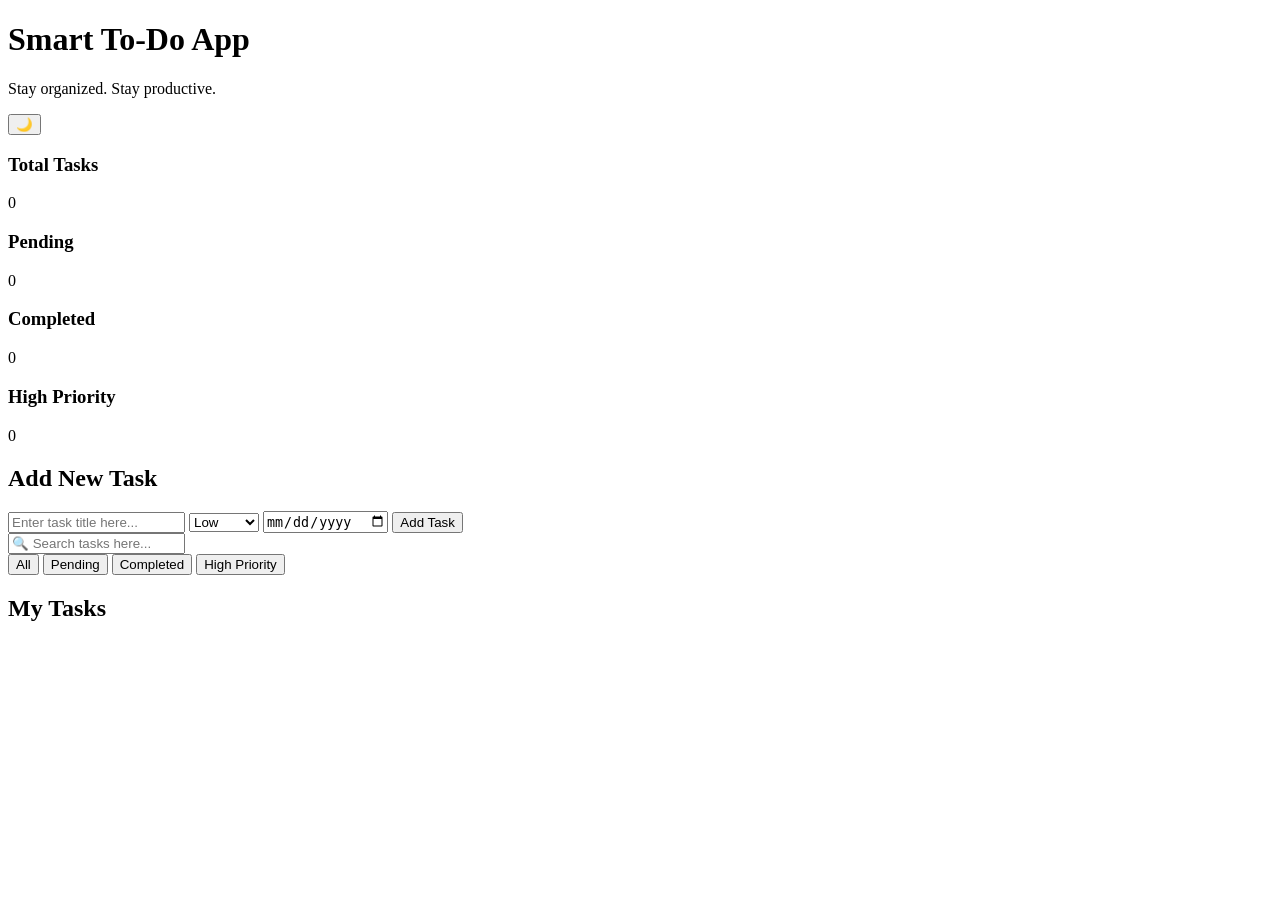
==== index.html @ 4a9c77d5 "Smart todo app updates added to git hub" ====
<!DOCTYPE html>
<html lang="en">
    <head>
        <meta charset="UTF-8">
        <meta name="viewport" content="width=device-width, initial-scale=1.0">
        <title>Smart To-Do App</title>
        <link rel="stylesheet" href="style.css">
    </head>
    <body>
        <!--Main Appliaction-->
        <main class="app">
            <!--Header-->
        <header class="app-header">
            <div>
                <h1>Smart To-Do App</h1>
                <p>Stay organized. Stay productive.</p>
            </div>
            <button id="themeToggle">🌙</button>
        </header>
        <!--Statistics-->
        <section class="stats">
            <div class="stat-card">
                <h3>Total Tasks</h3>
                <p id="totalTasks">0</p>
            </div>
            <div class="stat-card">
                <h3>Pending</h3>
                <p id="pendingTasks">0</p>
            </div>
            <div class="stat-card">
                <h3>Completed</h3>
                <p id="completedTasks">0</p>
            </div>
            <div class="stat-card">
                <h3>High Priority </h3>
                <p id="highPriorityTasks">0</p>
            </div>
            </section>
            <!--Add Task Form-->
            <section class="task-form-section">
                <h2>Add New Task</h2>
                <form id="taskForm">
                    <input type="text" id="taskTitle" placeholder="Enter task title here..." required >
                    <select id="taskPriority">
                        <option value="Low">Low</option>
                        <option value="Medium">Medium</option>
                        <option value="High">High</option>
                    </select>
                    <input type="date" id="taskDueDate" required>
                    <button type="submit">Add Task</button>
                </form>
            </section>
            <!--Search and Filter-->
            <section class="controls">
                <input type="text" id="searchInput" placeholder="🔍 Search tasks here...">
                <div class="filter-buttons">
                    <button class="filter-btn active" data-filter="all">All</button>
                    <button class="filter-btn" data-filter="pending">Pending</button>
                    <button class="filter-btn" data-filter="completed">Completed</button>
                    <button class="filter-btn" data-filter="high">High Priority</button>
                </div>
            </section>
            <!--Task List-->
            <section class="tasks-section">
                <h2>My Tasks</h2>
                <div id="taskList">
                    <!--Tasks will be appear here -->
                </div>
            </section>
        </main>
        <script src="script.js"></script>
        
    </body>
</html>
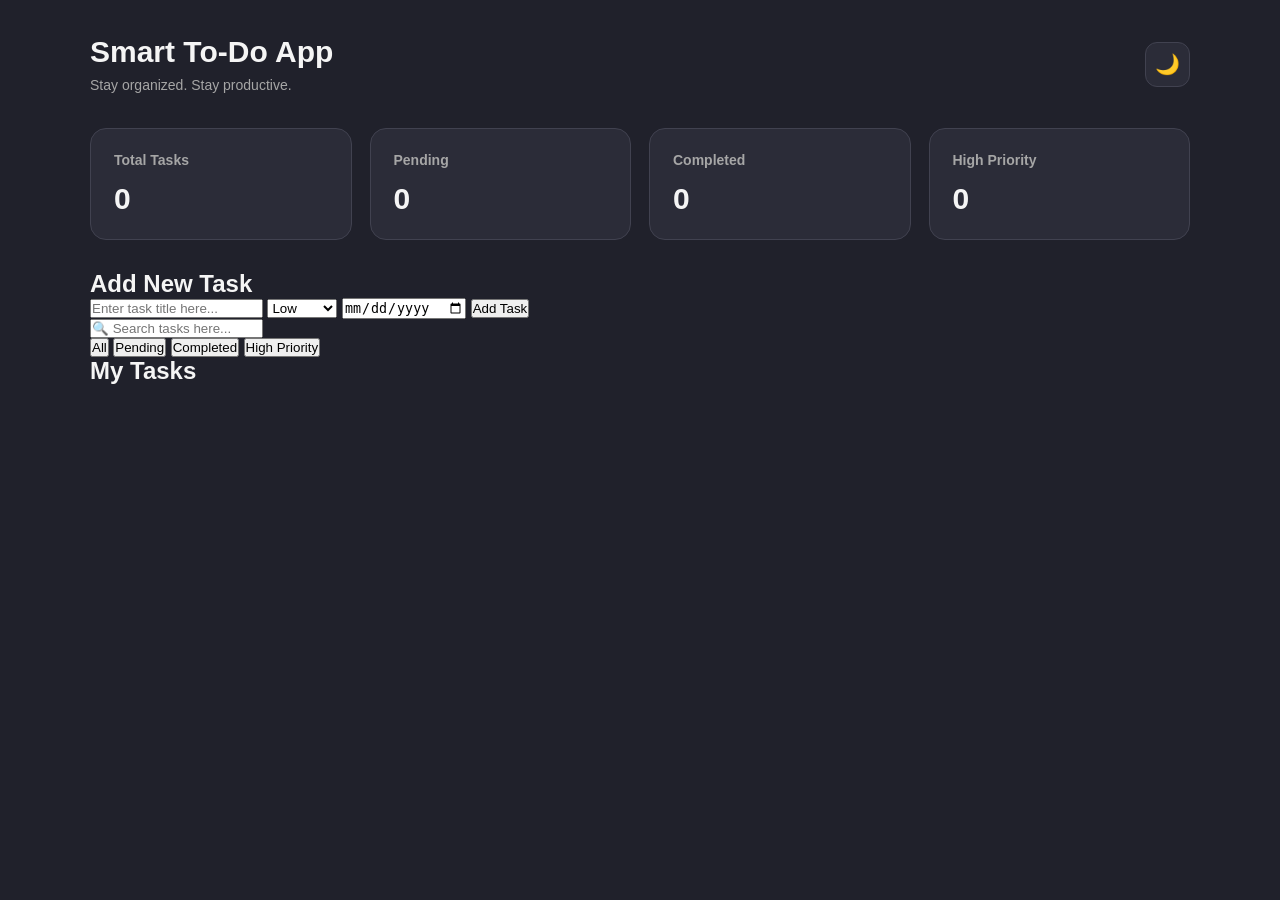
==== commit 4e646950: "Update index.html" ====
--- a/index.html
+++ b/index.html
@@ -71,4 +71,4 @@
         <script src="script.js"></script>
         
     </body>
-</html>+</html>
--- a/style.css
+++ b/style.css
@@ -0,0 +1,89 @@
+* {
+    margin:0;
+    padding:0;
+    box-sizing: border-box;
+}
+:root {
+    --bg-color: #20212B;
+    --card-color: #2B2C38;
+    --input-color: #20212B;
+    --text-color: #F5F5F5;
+    --muted-color: #A6A6A6;
+    --acent-color: #ED7A5A;
+    --border-color: #414250;
+    --success-color: #4ADE80;
+
+}
+body {
+    font-family: Arial, sans-serif;
+    background: var(--bg-color);
+    color: var(--text-color);
+    min-height: 100vh;
+    padding: 35px 20px;
+    transition: background 0.3s, color 0.3s;
+}
+.app {
+    width: 100%;
+    max-width: 1100px;
+    margin: 0 auto;
+}
+.app-header {
+    display: flex;
+    justify-content: space-between;
+    align-items: center;
+    margin-bottom: 35px;
+}
+.app-header h1 {
+    font-size: 30px;
+    font-weight: 700;
+    margin-bottom: 8px;
+
+}
+.app-header p {
+    color: var(--muted-color);
+    font-size: 14px;
+}
+#themeToggle {
+    width: 45px;
+    height: 45px;
+    border: 1px solid var(--border-color);
+    border-radius: 12px;
+    background: var(--card-color);
+    color: var(--text-color);
+    font-size: 20px;
+    cursor: pointer;
+    transition: 0.3s;
+
+}
+#themeToggle:hover {
+    background: var(--acent-color);
+    transform: translateY(-2px);
+}
+.stats {
+    display: grid;
+    grid-template-columns: repeat(4, 1fr);
+    gap: 18px;
+    margin-bottom: 30px;
+
+
+}
+.stat-card {
+    background: var(--card-color);
+    border: 1px solid var(--border-color);
+    border-radius: 16px;
+    padding: 23px;
+    transition: 0.3s;
+}
+.stat-card:hover {
+    transform: translateY(-4px);
+    border-color: var(--acent-color);
+}
+.stat-card h3 {
+    font-size: 14px;
+    color: var(--muted-color);
+    margin-bottom: 14px;
+}
+.stat-card p {
+    font-size: 30px;
+    font-weight: 700;
+}
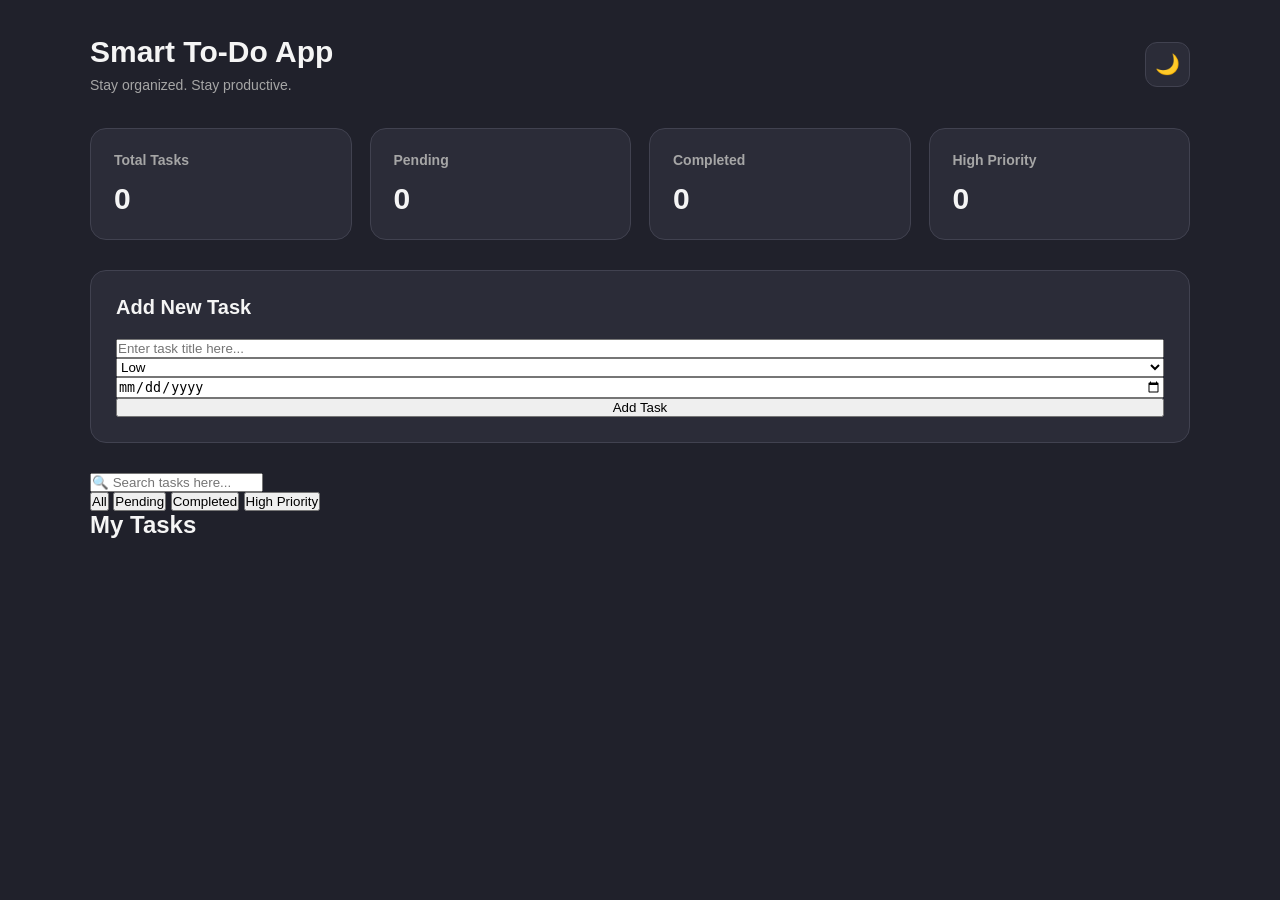
==== commit b63b77a5: "Fix HTML closing tags and add newline at end" ====
--- a/index.html
+++ b/index.html
@@ -5,7 +5,7 @@
         <meta name="viewport" content="width=device-width, initial-scale=1.0">
         <title>Smart To-Do App</title>
         <link rel="stylesheet" href="style.css">
-    </head>
+</head>
     <body>
         <!--Main Appliaction-->
         <main class="app">
--- a/style.css
+++ b/style.css
@@ -87,3 +87,299 @@
     font-size: 30px;
     font-weight: 700;
 }
+/* Add Task Section */
+.task-form-section {
+    background: var(--card-color);
+    border: 1px solid var(--border-color);
+    border-radius: 16px;
+    padding: 25px;
+    margin-bottom: 30px;
+}
+.task-form-section h2 {
+    font-size: 20px;
+    margin-bottom: 20px;
+}
+/* FORM LAYOUT */
+#taskForm {
+    display: grid;
+    grid-template-columns: minmax(0, 2fr) minmax(130px, 1fr0 minmax(150px, 1fr ) auto;
+    gap: 12px;
+    align-items: center;
+}
+/* INPUTS AND DROPDOWN */
+#taskForm input,
+#taskForm select {
+    width: 100%;
+    padding: 13px;
+    background: var(--input-color);
+    color: var(--text-color);
+    border: 1px solid var(--border-color);
+    border-radius: 10px;
+    outline: none;
+    font-size: 14px;
+    transition: 0.3s;
+
+}
+/* INPUT FOCUS */
+#taskForm input:focus,
+#taskForm select:focus {
+    border-color: var(--acent-color);
+    box-shadow: 0 0 0 3px rgba(237, 122, 90, 0.12);
+
+}
+/* ADD  TASK BUTTON */
+#taskForm button {
+    padding: 13px 22px;
+    background: var(--acent-color);
+    color: white;
+    border: none;
+    border-radius: 10px;
+    font-size: 14px;
+    font-weight: 600;
+    cursor: pointer;
+    transition: 0.3s;
+}
+#taskForm button:hover {
+    transform: translateY(-2px);
+    filter: brightness(1.1);
+}
+/* TABLET RESPONSIVE */
+@media (max-width: 768px){
+    #taskForm {
+        grid-template-columns:1fr 1fr;
+    }
+    #taskTitle {
+        grid-column: 1 / -1 ;
+
+    }
+    #taskForm button {
+        grid-column: 1 / -1;
+
+    }
+}
+/* MOBILE rESPONSIVE */
+@media (max-width: 480px) {
+    .task-form-section {
+        padding: 18px;
+    }
+    #taskForm {
+        grid-template-columns: 1fr;
+    }
+    #taskTitle,
+    #taskForm button {
+        grid-column: auto;
+    }
+    #taskForm input,
+    #taskForm select,
+    #taskForm button {
+        width: 100%;
+    }
+}
+/* SEARCH AND FILTER SECTION */
+.controls {
+    display: flex;
+    justify-content: space-between;
+    align-items: center;
+    gap: 18px;
+    margin-bottom: 25px;
+    flex-wrap: wrap;
+}
+/* SEARCH INPUT */
+#searchInput {
+    flex: 1;
+    min-width: 220px;
+    padding: 13px 16px;
+    background: var(--card-color);
+    color: var(--text-color);
+    border: 1px solid var(--border-color);
+    border-radius: 10px;
+    outline: none;
+    font-size: 14px;
+    transition: 0.3s;
+}
+/* SEARCH INPUT FOCUS */
+#searchInput:focus {
+    border-color: var(--acent-color);
+    box-shadow: 0 0 0 3px rgba(237, 122, 90, 0.12);
+
+}
+/* FILTER BUTTON CONTAINER */
+.filter-buttons {
+    display: flex;
+    gap: 10px;
+    flex-wrap: wrap;
+}
+/* FILTER BUTTONS */
+.filter-btn {
+    padding: 11px 16px;
+    background: var(--card-color);
+    color: var(--muted-color);
+    border: 1px solid var(--border-color);
+    border-radius: 9px;
+    font-size: 13px;
+    font-weight: 600;
+    cursor: pointer;
+    transition: 0.3s;
+}
+/* FILTER BUTTON HOOVER */
+.filter-btn:hover {
+    border-color: var(--acent-color);
+    color: var(--text-color);
+}
+/* ACTIVE FILTER */
+.filter-btn.active {
+    background: var(--acent-color);
+    color: white;
+    border-color: var(--acent-color);
+}
+/* MOBILE RESPONSIVE */
+@media (max-width: 600px) {
+    .controls {
+        flex-direction: column;
+        align-items: stretch;
+    }
+    #searchInput {
+        width: 100%;
+    }
+    .filter-buttons {
+        display: grid;
+        grid-template-columns: 1fr 1fr;
+    }
+    .filter-btn {
+        width: 100%
+    }
+}
+/* TASK SECTION */
+.tasks-section {
+    margin-top: 30px;
+}
+.tasks-section h2{
+    font-size: 21px;
+    margin-bottom: 20px;
+
+}
+/* TASK LIST CONTAINER */
+#taskList {
+    display: grid;
+    gap: 15px;
+}
+.task-card {
+    display: flex;
+    justify-content: space-between;
+    align-items: center;
+    gap: 20px;
+    padding: 20px;
+    background:  var(--card-color);
+    border: 1px solid var(--border-color);
+    border-radius: 14px;
+    transition: 0.3s;
+}
+/* TASK CARD HOOVER */
+.task-card:hover {
+    transform: translateY(-3px);
+    border-color: var(--acent-color);
+}
+/*TASK INFORMATION */
+.task-info {
+    flex: 1;
+    min-width: 0;
+}
+.task-title {
+    font-size: 16px;
+    font-weight: 600;
+    margin-bottom: 10px;
+    overflow-wrap: anywhere;
+}
+/* TASK DETAILS */
+.task-meta {
+    display: flex;
+    align-items: center;
+    flex-wrap: wrap;
+    gap: 12px;
+    color: var(--muted-color);
+    font-size: 13px;
+}
+/* PRIORITY LABEL */
+.task-priority {
+    padding: 5px 10px;
+    border-radius: 6px;
+    font-size: 12px;
+    font-weight: 600;
+}
+/* LOW PRIORITY */
+.priority-low {
+    background: rgba(74, 222, 128, 0.12);
+    color: #4ADE80;
+}
+/* MEDIUM PRIORITY */
+.priority-medium {
+    background: rgba(250, 204, 21, 0.12);
+    color: #FACC15;
+
+}
+/* HIGH PRIORITY */
+.priority-high {
+    background: rgba(248, 113, 113, 0.12);
+    color: #F87171;
+}
+/* TASK ACTIONS */
+.task-actions {
+    display: flex;
+    gap: 8px;
+    flex-shrink: 0;
+}
+/* ACTION BUTTONS */
+.task-action-btn {
+    padding: 9px 12px;
+    border: 1px solid var(--border-color);
+    border-radius: 8px;
+    background: var(--input-color);
+    color: var(--text-color);
+    font-size: 13px;
+    cursor: pointer;
+    transition: 0.3s;
+}
+/* COMPLETED TASK */
+.task-card.completed .task-title {
+    text-decoration: line-through;
+    color: var(--muted-color);
+}
+/* BUTTON COLORS */
+.complete-btn:hover {
+    background: #16A34A;
+    color: white;
+}
+.edit-btn:hover {
+    background: #2563EB;
+    color: white;
+}
+.delete-btn:hover {
+    background: #DC2626;
+    color: white;
+}
+/* EMPTY TASK MESSAGE */
+#taskList:empty::after {
+    content: "No tasks yet. Add your first task!";
+    display: block;
+    padding: 30px;
+    text-align: center;
+    color: var(--muted-color);
+    background: var(--card-color);
+    border: 1px dashed var(--border-color);
+    border-radius: 12px;
+}
+/* MOBILE RESPONSIVE */
+@media (max-width: 600px) {
+    .task-card {
+        flex-direction: column;
+        align-items: stretch;
+    }
+    .task-actions {
+        display: grid;
+        grid-template-columns: repeat(3, 1fr);
+    }
+    .task-action-btn {
+        width: 100%;
+    }
+}
+
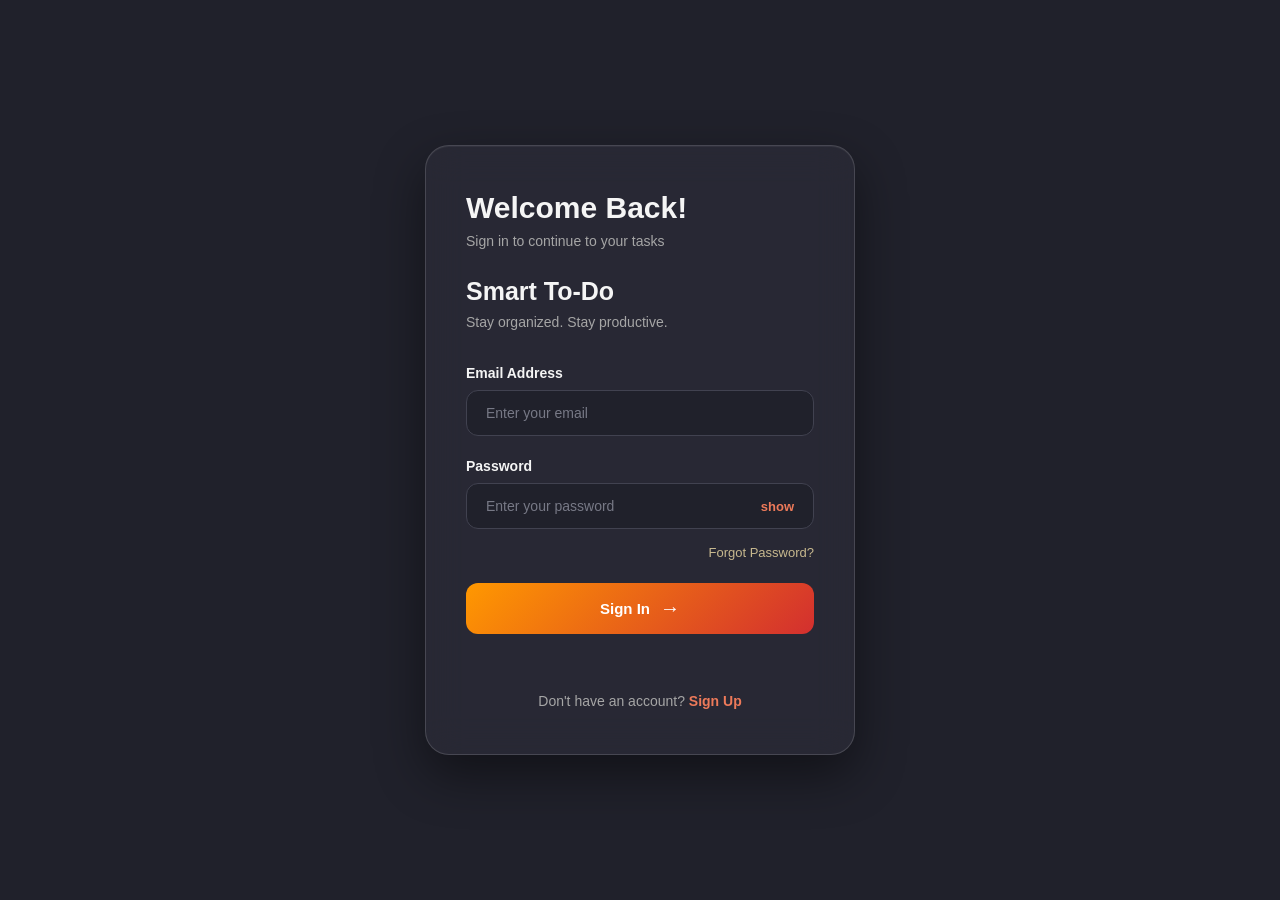
==== commit 3f333106: "Add files via upload" ====
--- a/index.html
+++ b/index.html
@@ -1,74 +1,62 @@
-<!DOCTYPE html>
-<html lang="en">
-    <head>
-        <meta charset="UTF-8">
-        <meta name="viewport" content="width=device-width, initial-scale=1.0">
-        <title>Smart To-Do App</title>
-        <link rel="stylesheet" href="style.css">
-</head>
-    <body>
-        <!--Main Appliaction-->
-        <main class="app">
-            <!--Header-->
-        <header class="app-header">
-            <div>
-                <h1>Smart To-Do App</h1>
-                <p>Stay organized. Stay productive.</p>
-            </div>
-            <button id="themeToggle">🌙</button>
-        </header>
-        <!--Statistics-->
-        <section class="stats">
-            <div class="stat-card">
-                <h3>Total Tasks</h3>
-                <p id="totalTasks">0</p>
-            </div>
-            <div class="stat-card">
-                <h3>Pending</h3>
-                <p id="pendingTasks">0</p>
-            </div>
-            <div class="stat-card">
-                <h3>Completed</h3>
-                <p id="completedTasks">0</p>
-            </div>
-            <div class="stat-card">
-                <h3>High Priority </h3>
-                <p id="highPriorityTasks">0</p>
-            </div>
-            </section>
-            <!--Add Task Form-->
-            <section class="task-form-section">
-                <h2>Add New Task</h2>
-                <form id="taskForm">
-                    <input type="text" id="taskTitle" placeholder="Enter task title here..." required >
-                    <select id="taskPriority">
-                        <option value="Low">Low</option>
-                        <option value="Medium">Medium</option>
-                        <option value="High">High</option>
-                    </select>
-                    <input type="date" id="taskDueDate" required>
-                    <button type="submit">Add Task</button>
-                </form>
-            </section>
-            <!--Search and Filter-->
-            <section class="controls">
-                <input type="text" id="searchInput" placeholder="🔍 Search tasks here...">
-                <div class="filter-buttons">
-                    <button class="filter-btn active" data-filter="all">All</button>
-                    <button class="filter-btn" data-filter="pending">Pending</button>
-                    <button class="filter-btn" data-filter="completed">Completed</button>
-                    <button class="filter-btn" data-filter="high">High Priority</button>
-                </div>
-            </section>
-            <!--Task List-->
-            <section class="tasks-section">
-                <h2>My Tasks</h2>
-                <div id="taskList">
-                    <!--Tasks will be appear here -->
-                </div>
-            </section>
-        </main>
-        <script src="script.js"></script>
-        
-    </body>
-</html>
+<!DOCTYPE html>
+<html lang="en">
+<head>
+    <meta charset="UTF-8">
+    <meta name="viewport" content="width=device-width, initial-scale=1.0">
+    <title>Login | Smart To-Do</title>
+    <link rel="stylesheet" href="login.css">
+</head>
+<body>
+    <main class="login-container">
+        <div class="login-card">
+            <div class="login-header">
+                <!--Login Heading-->
+                <h1>Welcome Back!</h1>
+                <p>Sign in to continue to your tasks</p> 
+            </div>
+            <!--App Name-->
+            <h2>Smart To-Do</h2>
+            <p>Stay organized. Stay productive.</p>
+            
+            
+            <!--Login Form-->
+            <form id="loginForm">
+                <!--Email-->
+                <div class="input-group">
+                    <label for="email">Email Address</label>
+                    <div class="input-box">
+                        <input type="email" id="email" placeholder="Enter your email" required>
+                </div>
+                </div>
+                <!--Password-->
+                <div class="input-group">
+                    <label for="password">Password</label>
+                    <div class="input-box">
+                        <input type="password" id="password" placeholder="Enter your password" required>
+                        <button type="button" id="togglePassword">show</button>
+                    </div>
+                    
+                </div>
+                <!--Forgot Password-->
+                <div class="forgot-password">
+                    <a href="#" id="forgotPassword">Forgot Password?</a>
+                </div>
+                <!--Login Button-->
+                <button type="submit" class="login-btn" id="loginButton">
+                    Sign In
+                    <span>→</span>
+                </button>
+                <p id="message" aria-live="polite"></p>
+            </form>
+            <!--Sign Up -->
+            <div class="signup-text">
+                <p>Don't have an account?
+                     <a href="signup.html">Sign Up</a>
+                </p>
+            </div>
+
+        </div>
+    </main>
+    <script src="login.js"></script>
+</body>
+</html>
--- a/login.css
+++ b/login.css
@@ -0,0 +1,262 @@
+/*GLOBAL RESET*/
+* {
+    margin: 0;
+    padding: 0;
+    box-sizing: border-box;
+
+}
+/* BODY*/
+body {
+    font-family: Arial, sans-serif;
+    background: #20212B;
+    color: #F5F5F5;
+    min-height: 100vh;
+
+}
+/* LOGIN CONTAINER*/
+.login-container {
+    min-height: 100vh;
+    display: flex;
+    justify-content: center;
+    align-items: center;
+    padding: 20px;
+}
+/*   LOGIN CARD*/
+.login-card {
+    width: 100%;
+    max-width: 430px;
+    padding: 45px 40px;
+    background: rgba(43, 44, 56, 0.72);
+    border: 1px solid rgba(255, 255, 255, 0.15);
+    border-radius: 24px;
+    backdrop-filter: blur(18px);
+    -webkit-backdrop-filter: blur(18px);
+
+    box-shadow: 
+    0 20px 50px rgba(0, 0, 0, 0.45),
+    inset 0 1px 0 rgba(255, 255, 255, 0.05);
+
+}
+/* APP NAME*/
+.login-header  h1 {
+    font-size: 30px;
+    font-weight: 700;
+    color: #F5F5F5;
+    margin-bottom: 8px;
+
+}
+.login-card > p {
+    color: #A6A6A6;
+    font-size: 14px;
+    margin-bottom: 35px;
+}
+/* LOGIN HEADER*/
+.login-header {
+    margin-bottom: 28px;
+    
+}
+.login-card > h2 {
+    font-size: 25px;
+    margin-bottom: 8px;
+}
+.login-header  p{
+    color: #A6A6A6;
+    font-size: 14px;
+}
+/* INPUT GROUP*/
+.input-box {
+    position: relative;
+    display: flex;
+    align-items: center;
+    background: #20212B;
+    border: 1px solid #414250;
+    border-radius: 12px;
+    padding: 0 14px;
+    transition: 0.3s;
+}
+
+.input-box:hover {
+    border-color: #ED7A5A;
+    box-shadow: 0 0 0 3px rgba(237, 122, 90, 0.08);
+}
+
+.input-box:focus-within {
+    border-color: #ED7A5A;
+    box-shadow: 0 0 0 3px rgba(237, 122, 90, 0.12);
+}
+/* INPUT*/
+.input-group {
+    margin-bottom: 22px;
+}
+.input-group input {
+    width: 100%;
+    padding: 14px 5px;
+    background: transparent;
+    color: #F5F5F5;
+    border: none;
+    outline: none;
+    font-size:14px;
+}
+.input-group input::placeholder {
+    color: #777986;
+}
+
+
+/* PASSWORD BOX */
+#togglePassword {
+    background: transparent;
+    border: none;
+    color: #ED7A5A;
+    cursor: pointer;
+    font-size: 13px;
+    font-weight: 600;
+    padding: 5px;
+    transition: 0.3s;
+}
+
+#togglePassword:hover {
+    color: #ffffff;
+}
+/* LOGIN BUTTON*/
+.login-btn {
+    width: 100%;
+    padding: 14px 18px;
+    margin-top: 8px;
+    border: none;
+    border-radius: 12px;
+    background: linear-gradient(135deg, #ff9800, #d32f2f);
+    color: #FFFFFF;
+    font-size: 15px;
+    font-weight: 700;
+    cursor: pointer;
+    display: flex;
+    justify-content: center;
+    align-items: center;
+    gap: 10px;
+    transition: 0.3s;
+
+}
+.login-btn span {
+    font-size: 20px;
+
+}
+
+/* LOGIN BUTTON INTERACTION */
+
+.login-btn {
+    transition: transform 0.2s ease, box-shadow 0.2s ease,
+                filter 0.2s ease;
+}
+
+.login-btn:hover {
+    transform: translateY(-2px);
+    box-shadow: 0 8px 20px rgba(237, 122, 90, 0.25);
+    filter: brightness(1.08);
+}
+
+.login-btn:active {
+    transform: translateY(0) scale(0.98);
+    box-shadow: none;
+}
+
+.login-btn:focus-visible {
+    outline: 2px solid #ED7A5A;
+    outline-offset: 4px;
+}
+
+/* SIGN UP */
+.signup-text p {
+    color: #A6A6A6;
+    font-size: 14px;
+
+}
+.signup-text a {
+    color: #ED7a5A;
+    text-decoration: none;
+    font-weight: 600;
+
+}
+.signup-text a:hover {
+    text-decoration: underline;
+
+}
+/* FORGOT PASSWORD */
+.forgot-password {
+    text-align: right;
+    margin-top: -8px;
+    margin-bottom: 22px;
+}
+.forgot-password a {
+    color: #C8B98F;
+    font-size: 13px;
+    text-decoration: none;
+}
+.forgot-password a:hover {
+    color: #ED7A5A;
+}
+
+/* VALIDATION MESSAGE */
+
+#message {
+    min-height: 20px;
+    margin-top: 14px;
+    font-size: 13px;
+    font-weight: 500;
+    line-height: 1.5;
+    transition: 0.3s ease;
+}
+
+/* MOBILE RESPONSIVE*/
+@media (max-width: 480px) {
+    .login-container {
+        padding: 15px;
+
+    }
+    .login-card {
+        padding: 30px 22px;
+        border-radius: 20px;
+    }
+    .login-header h1{
+        font-size: 26px;
+
+    }
+    .login-card > h2 {
+        font-size: 22px;
+    }
+}
+
+/* FORM LABELS */
+.input-group label {
+    display: block;
+    color: #F5F5F5;
+    font-size: 14px;
+    margin-bottom: 9px;
+    font-weight: 600;
+}
+
+/* SIGNUP SPACING */
+.signup-text {
+    margin-top: 25px;
+    text-align: center;
+}
+
+/* LOGIN MESSAGE */
+#message {
+    min-height: 20px;
+}
+
+/* BETTER INPUT ALIGNMENT */
+.input-box input {
+    min-width: 0;
+}
+
+/* RESPONSIVE BUTTON */
+.login-btn {
+    cursor: pointer;
+}
+
+button:focus-visible,
+a:focus-visible {
+    outline: 2px solid #ED7A5A;
+    outline-offset: 3px;
+}
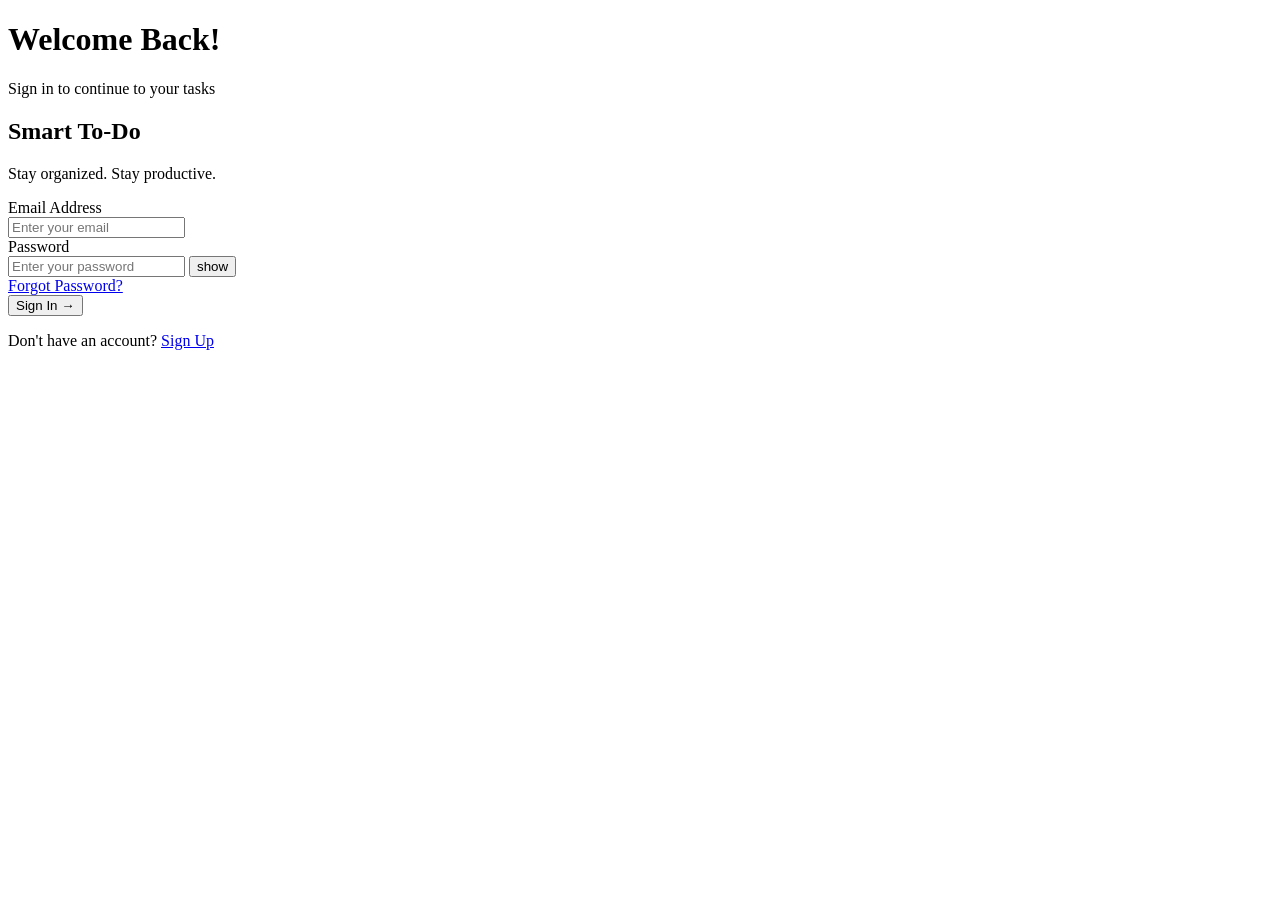
==== commit 9bd158d2: "Update login page and dashboard" ====
--- a/index.html
+++ b/index.html
@@ -1,62 +1,62 @@
-<!DOCTYPE html>
-<html lang="en">
-<head>
-    <meta charset="UTF-8">
-    <meta name="viewport" content="width=device-width, initial-scale=1.0">
-    <title>Login | Smart To-Do</title>
-    <link rel="stylesheet" href="login.css">
-</head>
-<body>
-    <main class="login-container">
-        <div class="login-card">
-            <div class="login-header">
-                <!--Login Heading-->
-                <h1>Welcome Back!</h1>
-                <p>Sign in to continue to your tasks</p> 
-            </div>
-            <!--App Name-->
-            <h2>Smart To-Do</h2>
-            <p>Stay organized. Stay productive.</p>
-            
-            
-            <!--Login Form-->
-            <form id="loginForm">
-                <!--Email-->
-                <div class="input-group">
-                    <label for="email">Email Address</label>
-                    <div class="input-box">
-                        <input type="email" id="email" placeholder="Enter your email" required>
-                </div>
-                </div>
-                <!--Password-->
-                <div class="input-group">
-                    <label for="password">Password</label>
-                    <div class="input-box">
-                        <input type="password" id="password" placeholder="Enter your password" required>
-                        <button type="button" id="togglePassword">show</button>
-                    </div>
-                    
-                </div>
-                <!--Forgot Password-->
-                <div class="forgot-password">
-                    <a href="#" id="forgotPassword">Forgot Password?</a>
-                </div>
-                <!--Login Button-->
-                <button type="submit" class="login-btn" id="loginButton">
-                    Sign In
-                    <span>→</span>
-                </button>
-                <p id="message" aria-live="polite"></p>
-            </form>
-            <!--Sign Up -->
-            <div class="signup-text">
-                <p>Don't have an account?
-                     <a href="signup.html">Sign Up</a>
-                </p>
-            </div>
-
-        </div>
-    </main>
-    <script src="login.js"></script>
-</body>
-</html>
+<!DOCTYPE html>
+<html lang="en">
+<head>
+    <meta charset="UTF-8">
+    <meta name="viewport" content="width=device-width, initial-scale=1.0">
+    <title>Login | Smart To-Do</title>
+    <link rel="stylesheet" href="login.css">
+</head>
+<body>
+    <main class="login-container">
+        <div class="login-card">
+            <div class="login-header">
+                <!--Login Heading-->
+                <h1>Welcome Back!</h1>
+                <p>Sign in to continue to your tasks</p> 
+            </div>
+            <!--App Name-->
+            <h2>Smart To-Do</h2>
+            <p>Stay organized. Stay productive.</p>
+            
+            
+            <!--Login Form-->
+            <form id="loginForm">
+                <!--Email-->
+                <div class="input-group">
+                    <label for="email">Email Address</label>
+                    <div class="input-box">
+                        <input type="email" id="email" placeholder="Enter your email" required>
+                </div>
+                </div>
+                <!--Password-->
+                <div class="input-group">
+                    <label for="password">Password</label>
+                    <div class="input-box">
+                        <input type="password" id="password" placeholder="Enter your password" required>
+                        <button type="button" id="togglePassword">show</button>
+                    </div>
+                    
+                </div>
+                <!--Forgot Password-->
+                <div class="forgot-password">
+                    <a href="#" id="forgotPassword">Forgot Password?</a>
+                </div>
+                <!--Login Button-->
+                <button type="submit" class="login-btn" id="loginButton">
+                    Sign In
+                    <span>→</span>
+                </button>
+                <p id="message" aria-live="polite"></p>
+            </form>
+            <!--Sign Up -->
+            <div class="signup-text">
+                <p>Don't have an account?
+                     <a href="signup.html">Sign Up</a>
+                </p>
+            </div>
+
+        </div>
+    </main>
+    <script src="login.js"></script>
+</body>
+</html>
